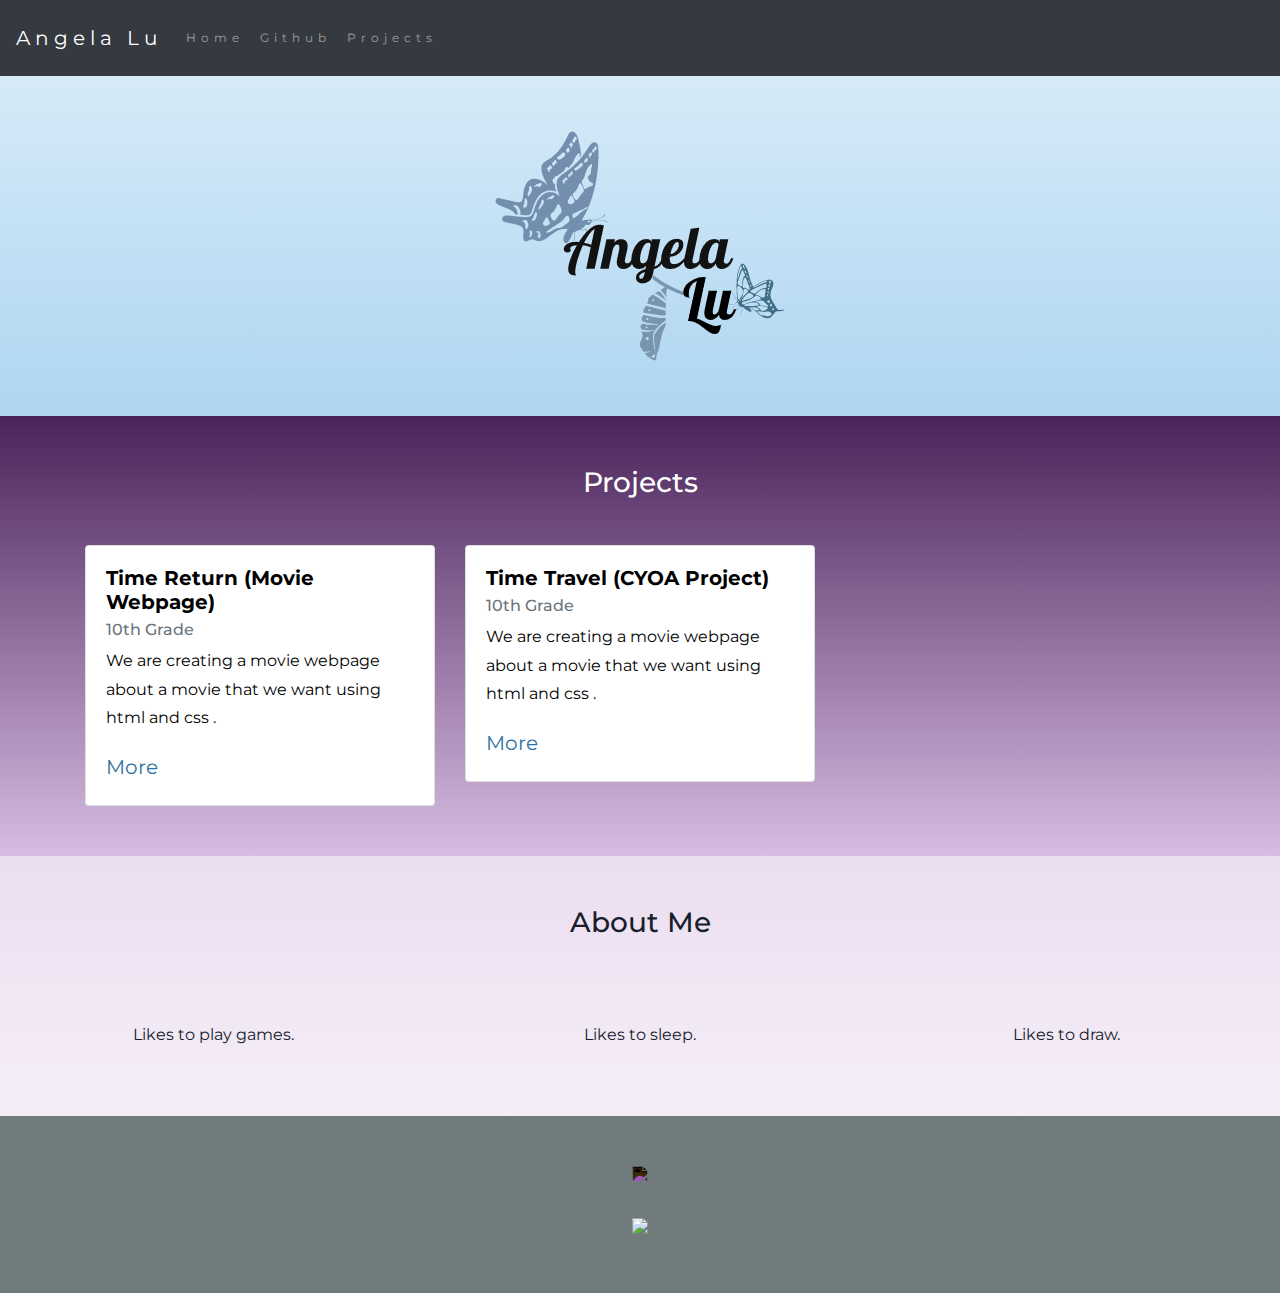
==== index.html @ 8885a714 "edit new changes" ====
<!DOCTYPE html>
<html lang="en">

<head>
    <title class="owner-name">#</title>
    <meta charset="utf-8">
    <meta name="viewport" content="width=device-width, initial-scale=1">
    <link rel="stylesheet" href="https://stackpath.bootstrapcdn.com/bootstrap/4.3.1/css/bootstrap.min.css">
    <link href="https://fonts.googleapis.com/css?family=Montserrat" rel="stylesheet">
    <link rel="stylesheet" href="style.css" type="text/css">
    <script src="https://code.jquery.com/jquery-3.3.1.slim.min.js"></script>
    <script src="https://cdnjs.cloudflare.com/ajax/libs/popper.js/1.14.7/umd/popper.min.js"></script>
    <script src="https://stackpath.bootstrapcdn.com/bootstrap/4.3.1/js/bootstrap.min.js"></script>

</head>

<body>

    <!-- Navbar -->

    <nav class="navbar navbar-expand-lg navbar-dark bg-dark">
        <a class="navbar-brand owner-name" href="#"></a>
        <button class="navbar-toggler" type="button" data-toggle="collapse" data-target="#navbarSupportedContent" aria-controls="navbarSupportedContent" aria-expanded="false" aria-label="Toggle navigation">
            <span class="navbar-toggler-icon"></span>
        </button>

        <div class="collapse navbar-collapse" id="navbarSupportedContent">
            <ul class="navbar-nav mr-auto">
                <li class="nav-item">
                    <a class="nav-link" href="index.html">Home</a>
                </li>
                <li class="nav-item">
                    <a class="nav-link" href="#" id="github" target="_blank">Github</a>
                </li>
                <li class="nav-item">
                    <a class="nav-link" href="#projects">Projects</a>
                </li>
            </ul>
        </div>
    </nav>

    <!-- First Container -->
    <div class="container-fluid bg-1 text-center">
        <!--<h1 class="margin">Name</h1>-->
        <img src="img/angelalu-logo.png" class="img-fluid" alt="Logo" id="logo">
    </div>

    <!-- Second Container -->
    <div class="container-fluid bg-2 text-center" id="projects">
        <h3 class="margin">Projects</h3> 
        <div class="container">
            <div class="row">

                <!-- movie webpage project-->
                <div class="col-sm-4">
                    <div class="card">
                        <div class="card-body">
                            <h5 class="card-title">Time Return (Movie Webpage) </h5>
                            <h6 class="card-subtitle mb-2 text-muted">10th Grade</h6>
                            <p class="card-text"> We are creating a movie webpage about a movie that we want using html and css .</p>
                            <a href="projects/time-return.html" class="card-link">More</a>
                        </div>
                    </div>
                </div>
                
                <!-- cyoa project-->
                <div class="col-sm-4">
                    <div class="card">
                        <div class="card-body">
                            <h5 class="card-title"> Time Travel (CYOA Project) </h5>
                            <h6 class="card-subtitle mb-2 text-muted">10th Grade</h6>
                            <p class="card-text"> We are creating a movie webpage about a movie that we want using html and css .</p>
                            <a href="projects/cyoa-project.html" class="card-link">More</a>
                        </div>
                    </div>
                </div>
                
            <!-- Seperate div -->
            </div>
        </div>
        </a>
    </div>

    <!-- Third Container (Grid) -->
    <div class="container-fluid bg-3 text-center">
        <h3 class="margin">About Me</h3><br>
        <div class="row">
            <div class="col-sm-4">
                <p>Likes to play games.</p>
            </div>
            <div class="col-sm-4">
                <p>Likes to sleep.</p>
            </div>
            <div class="col-sm-4">
                <p>Likes to draw.</p>
            </div>
        </div>
    </div>

    <!-- Footer -->
    <footer class="container-fluid bg-4 text-center">
        <a href="#" target="_blank" id="fork"><img src="img/fork.png"></a><br>
        <a href="https://hstatsep.github.io" target="_blank"><img src="https://hstatsep.github.io/img/hstatsep-logo-small.png" id="sep"></a>
    </footer>


    <script src="script.js"></script>
</body>

</html>
---- style.css ----
html, body {
    height: 100%;
}

body {
    font: 20px Montserrat, sans-serif;
    line-height: 1.8;
    color: #f5f6f7;
}

p {
    font-size: 16px;
}

a {
    color: #2e72a1;
}

#logo, .project-img {
    max-height: 300px;
}

#fork img{
    height: 25px;
    margin-bottom: 25px;
    filter: invert(1);
}

#sep {
    height: 75px;
}

.margin {
    margin-bottom: 45px;
}

.bg-1 {
    background-image: linear-gradient(#D6EAF8,#AED6F1); /* Light blue */
    color: #555555;
}

.bg-2 {
    background-image: linear-gradient(#4A235A, #D7BDE2 
); /* Purple */
    color: #ffffff;
}

.card {
    color: black;
    text-align: left;
}

.card-title {
    font-weight: 700;
}

.bg-3 {
    background-image: linear-gradient(#EBDEF0, #F5EEF8); /* Light purple */
    color: #17202A;
}

.bg-4 {
    background-color: #707B7C; /* Dark Gray */
    color: #fff;
}

.container-fluid {
    padding-top: 50px;
    padding-bottom: 50px;
}

.navbar {
    padding-top: 15px;
    padding-bottom: 15px;
    border: 0;
    border-radius: 0;
    margin-bottom: 0;
    font-size: 12px;
    letter-spacing: 5px;
}

.navbar-nav li a:hover {
    color: #2e72a1 !important;
}
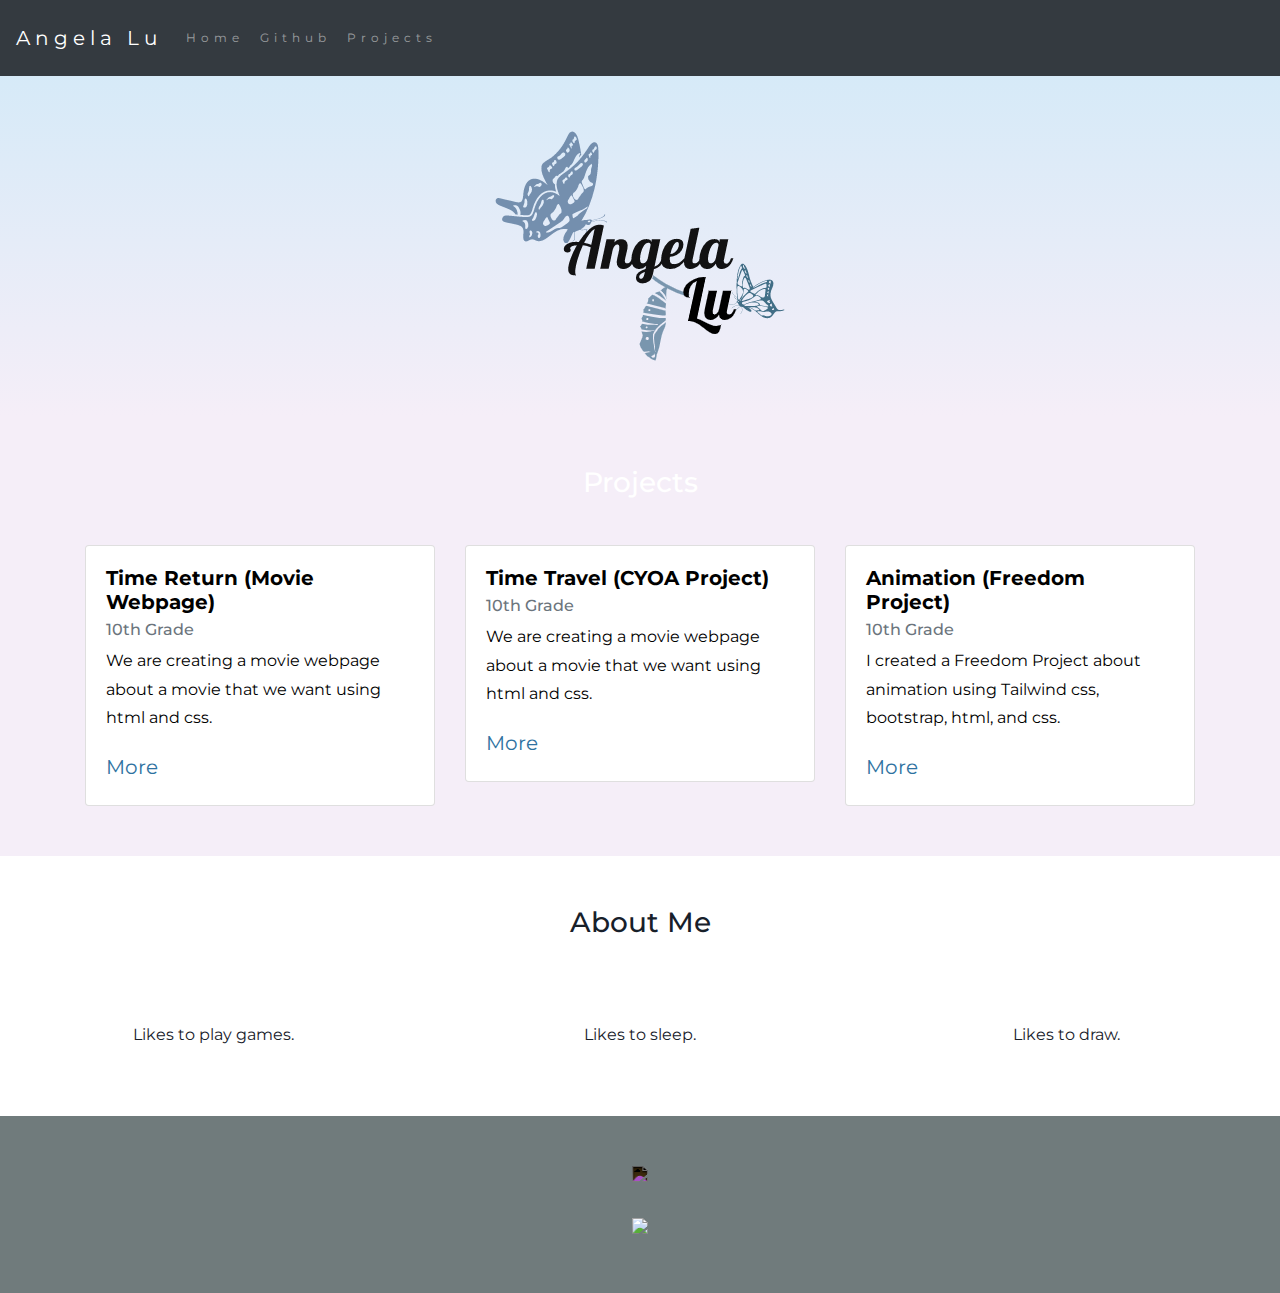
==== commit cd4a8b6f: "add pictures" ====
--- a/index.html
+++ b/index.html
@@ -57,7 +57,7 @@
                         <div class="card-body">
                             <h5 class="card-title">Time Return (Movie Webpage) </h5>
                             <h6 class="card-subtitle mb-2 text-muted">10th Grade</h6>
-                            <p class="card-text"> We are creating a movie webpage about a movie that we want using html and css .</p>
+                            <p class="card-text"> We are creating a movie webpage about a movie that we want using html and css.</p>
                             <a href="projects/time-return.html" class="card-link">More</a>
                         </div>
                     </div>
@@ -69,8 +69,20 @@
                         <div class="card-body">
                             <h5 class="card-title"> Time Travel (CYOA Project) </h5>
                             <h6 class="card-subtitle mb-2 text-muted">10th Grade</h6>
-                            <p class="card-text"> We are creating a movie webpage about a movie that we want using html and css .</p>
+                            <p class="card-text"> We are creating a movie webpage about a movie that we want using html and css.</p>
                             <a href="projects/cyoa-project.html" class="card-link">More</a>
+                        </div>
+                    </div>
+                </div>
+                
+                <!-- SEP10 Freedom Project -->
+                <div class="col-sm-4">
+                    <div class="card">
+                        <div class="card-body">
+                            <h5 class="card-title"> Animation (Freedom Project) </h5>
+                            <h6 class="card-subtitle mb-2 text-muted">10th Grade</h6>
+                            <p class="card-text"> I created a Freedom Project about animation using Tailwind css, bootstrap, html, and css.</p>
+                            <a href="projects/sep10-fp.html" class="card-link">More</a>
                         </div>
                     </div>
                 </div>
--- a/style.css
+++ b/style.css
@@ -35,12 +35,12 @@
 }
 
 .bg-1 {
-    background-image: linear-gradient(#D6EAF8,#AED6F1); /* Light blue */
+    background-image: linear-gradient(#D6EAF8,#F5EEF8); /* Light blue */
     color: #555555;
 }
 
 .bg-2 {
-    background-image: linear-gradient(#4A235A, #D7BDE2 
+    background-image: linear-gradient(#F5EEF8,#F5EEF8  
 ); /* Purple */
     color: #ffffff;
 }
@@ -55,7 +55,7 @@
 }
 
 .bg-3 {
-    background-image: linear-gradient(#EBDEF0, #F5EEF8); /* Light purple */
+    background-image: #F5EEF8; /* Light purple */
     color: #17202A;
 }
 
@@ -81,4 +81,8 @@
 
 .navbar-nav li a:hover {
     color: #2e72a1 !important;
+}
+
+.blue {
+    text-decoration: underline;
 }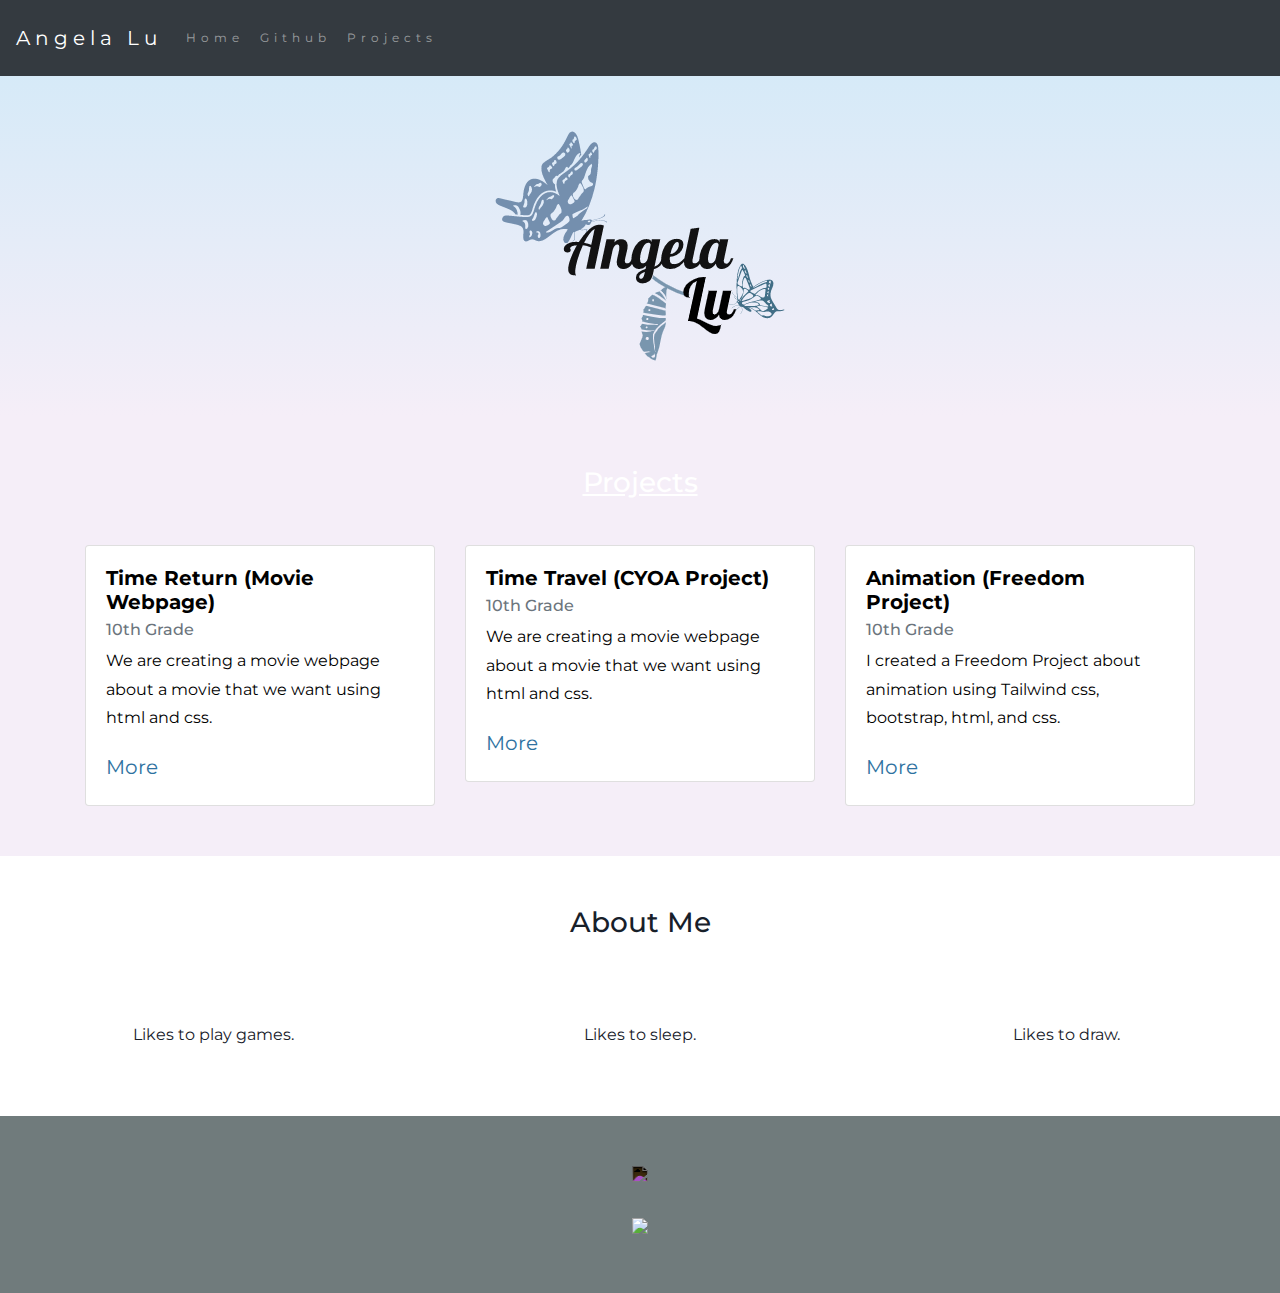
==== commit f8c32bb0: "update repo" ====
--- a/index.html
+++ b/index.html
@@ -47,7 +47,7 @@
 
     <!-- Second Container -->
     <div class="container-fluid bg-2 text-center" id="projects">
-        <h3 class="margin">Projects</h3> 
+        <h3 class="margin blue">Projects</h3>
         <div class="container">
             <div class="row">
 
@@ -62,7 +62,7 @@
                         </div>
                     </div>
                 </div>
-                
+
                 <!-- cyoa project-->
                 <div class="col-sm-4">
                     <div class="card">
@@ -74,7 +74,7 @@
                         </div>
                     </div>
                 </div>
-                
+
                 <!-- SEP10 Freedom Project -->
                 <div class="col-sm-4">
                     <div class="card">
@@ -86,7 +86,7 @@
                         </div>
                     </div>
                 </div>
-                
+
             <!-- Seperate div -->
             </div>
         </div>
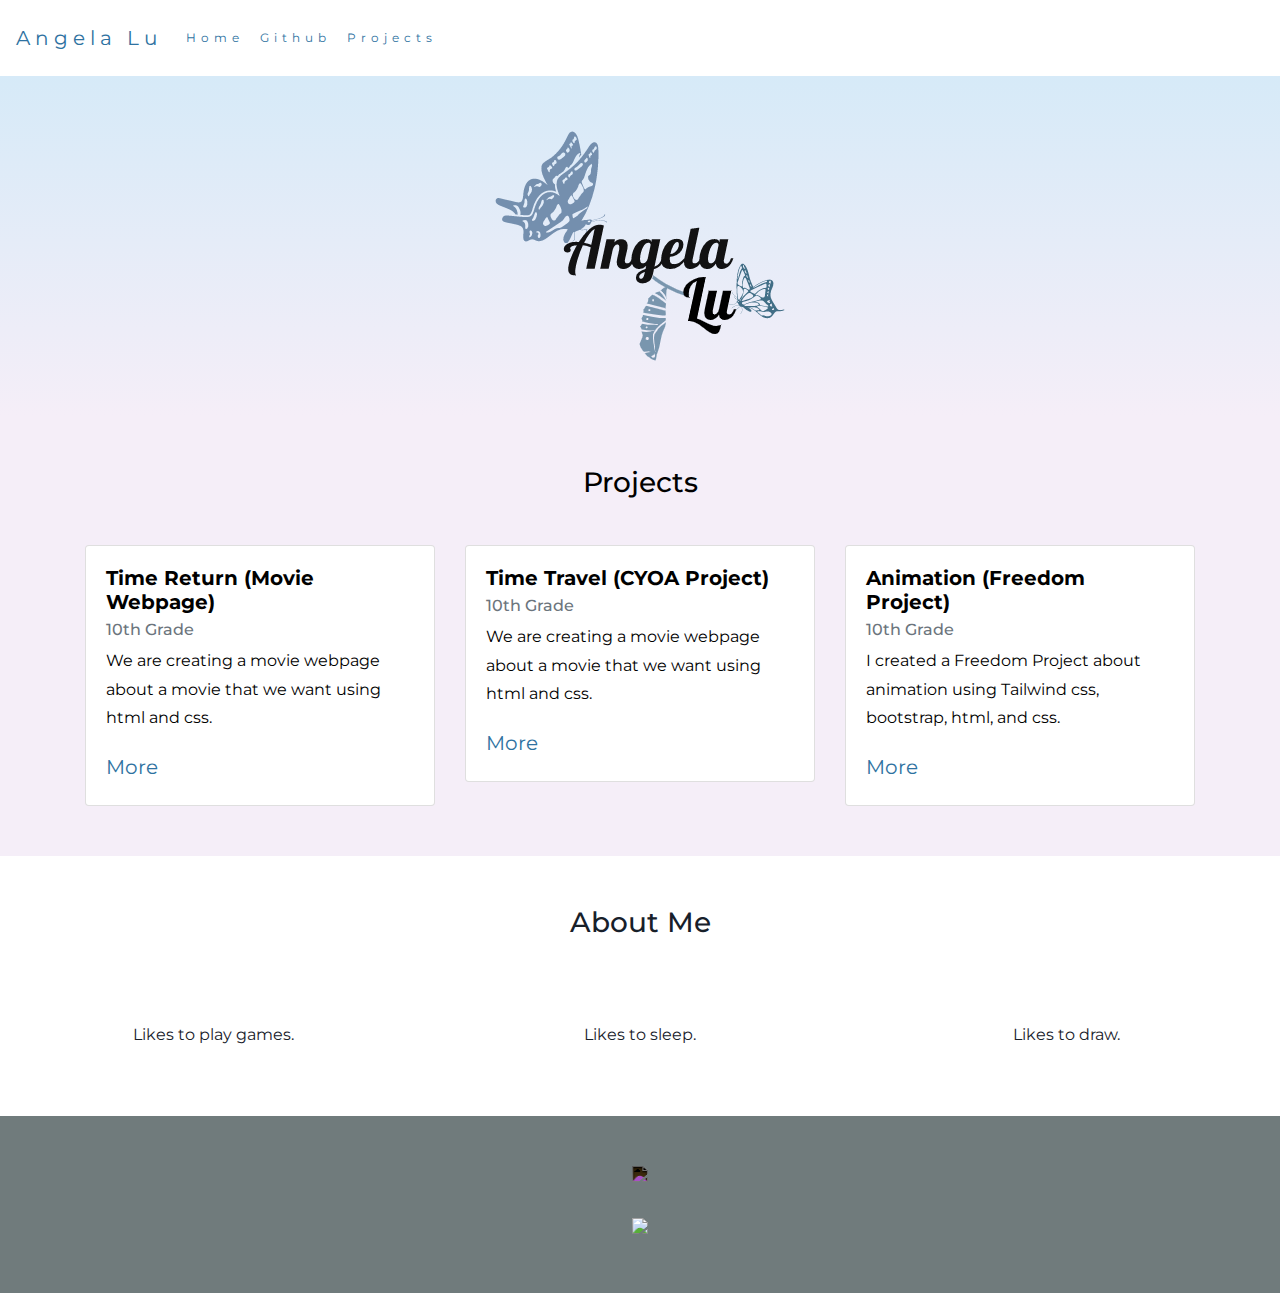
==== commit 271369c5: "update repo" ====
--- a/index.html
+++ b/index.html
@@ -18,7 +18,7 @@
 
     <!-- Navbar -->
 
-    <nav class="navbar navbar-expand-lg navbar-dark bg-dark">
+    <nav class="navbar navbar-expand-lg navbar-lightblue bg-lightblue">
         <a class="navbar-brand owner-name" href="#"></a>
         <button class="navbar-toggler" type="button" data-toggle="collapse" data-target="#navbarSupportedContent" aria-controls="navbarSupportedContent" aria-expanded="false" aria-label="Toggle navigation">
             <span class="navbar-toggler-icon"></span>
@@ -47,7 +47,7 @@
 
     <!-- Second Container -->
     <div class="container-fluid bg-2 text-center" id="projects">
-        <h3 class="margin blue">Projects</h3>
+        <h3 class="margin purple">Projects</h3>
         <div class="container">
             <div class="row">
 
--- a/style.css
+++ b/style.css
@@ -40,7 +40,7 @@
 }
 
 .bg-2 {
-    background-image: linear-gradient(#F5EEF8,#F5EEF8  
+    background-image: linear-gradient(#F5EEF8,#F5EEF8
 ); /* Purple */
     color: #ffffff;
 }
@@ -85,4 +85,8 @@
 
 .blue {
     text-decoration: underline;
+}
+
+.purple {
+    color:black;
 }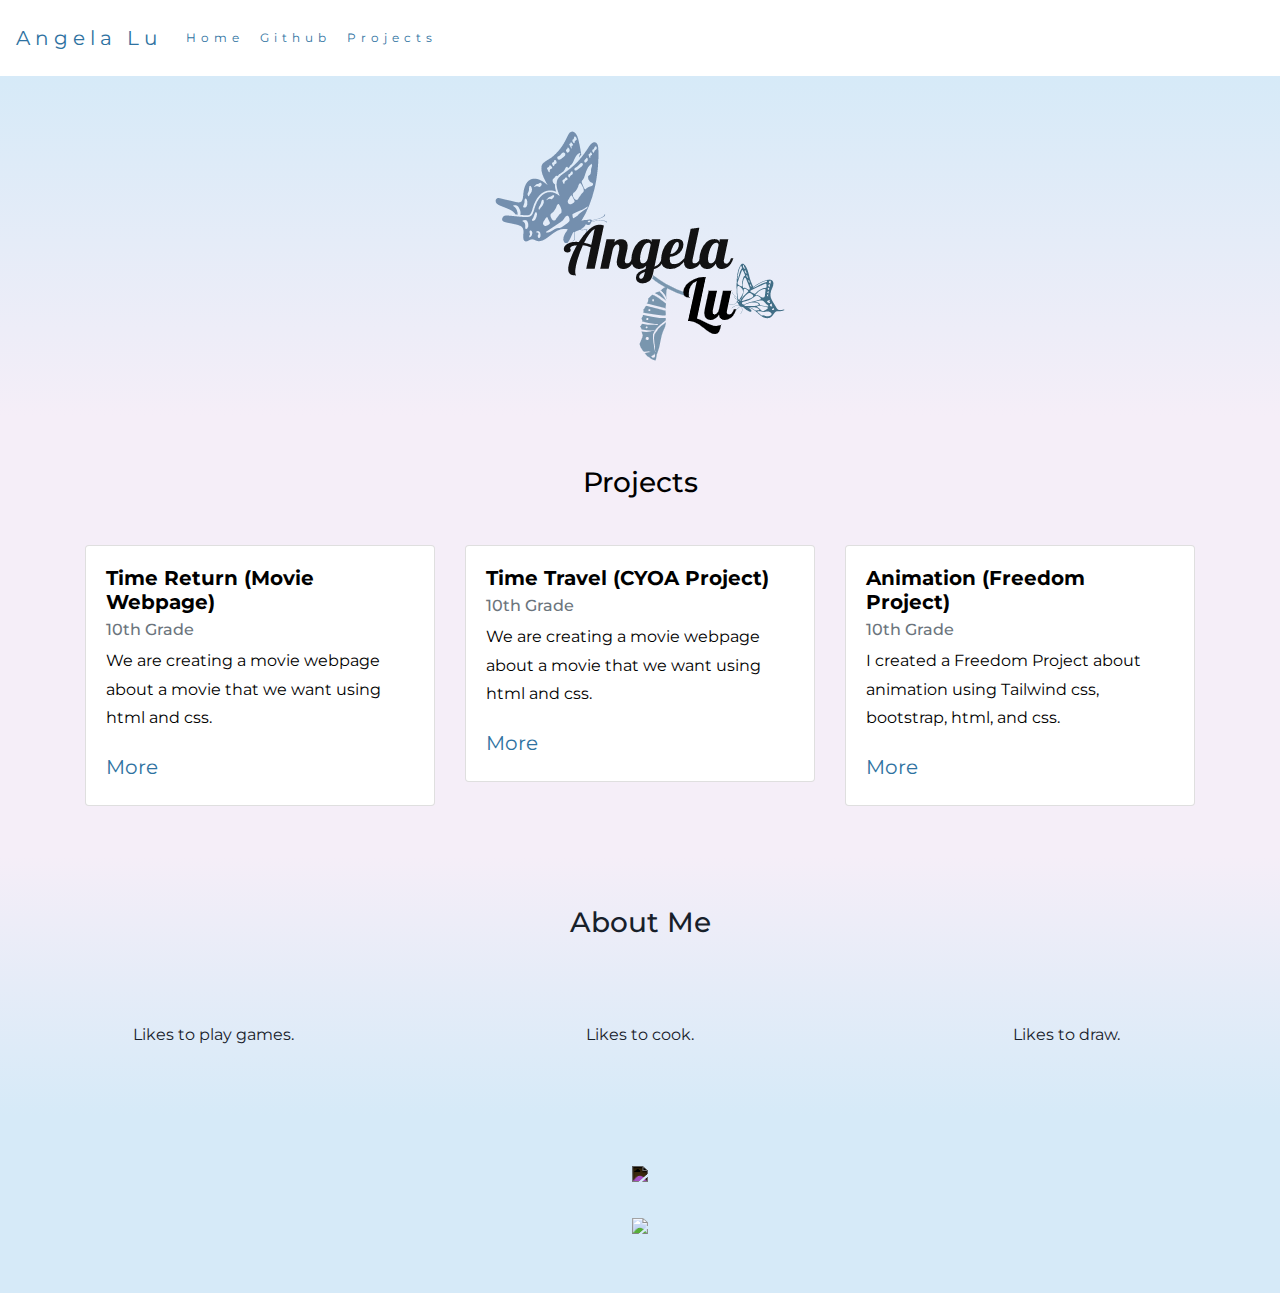
==== commit b4badf39: "update repo" ====
--- a/index.html
+++ b/index.html
@@ -101,7 +101,7 @@
                 <p>Likes to play games.</p>
             </div>
             <div class="col-sm-4">
-                <p>Likes to sleep.</p>
+                <p>Likes to cook.</p>
             </div>
             <div class="col-sm-4">
                 <p>Likes to draw.</p>
--- a/style.css
+++ b/style.css
@@ -55,12 +55,12 @@
 }
 
 .bg-3 {
-    background-image: #F5EEF8; /* Light purple */
+    background-image: linear-gradient(#F5EEF8,#D6EAF8) ; /* Light purple */
     color: #17202A;
 }
 
 .bg-4 {
-    background-color: #707B7C; /* Dark Gray */
+    background-color: #D6EAF8; /* Dark Gray */
     color: #fff;
 }
 
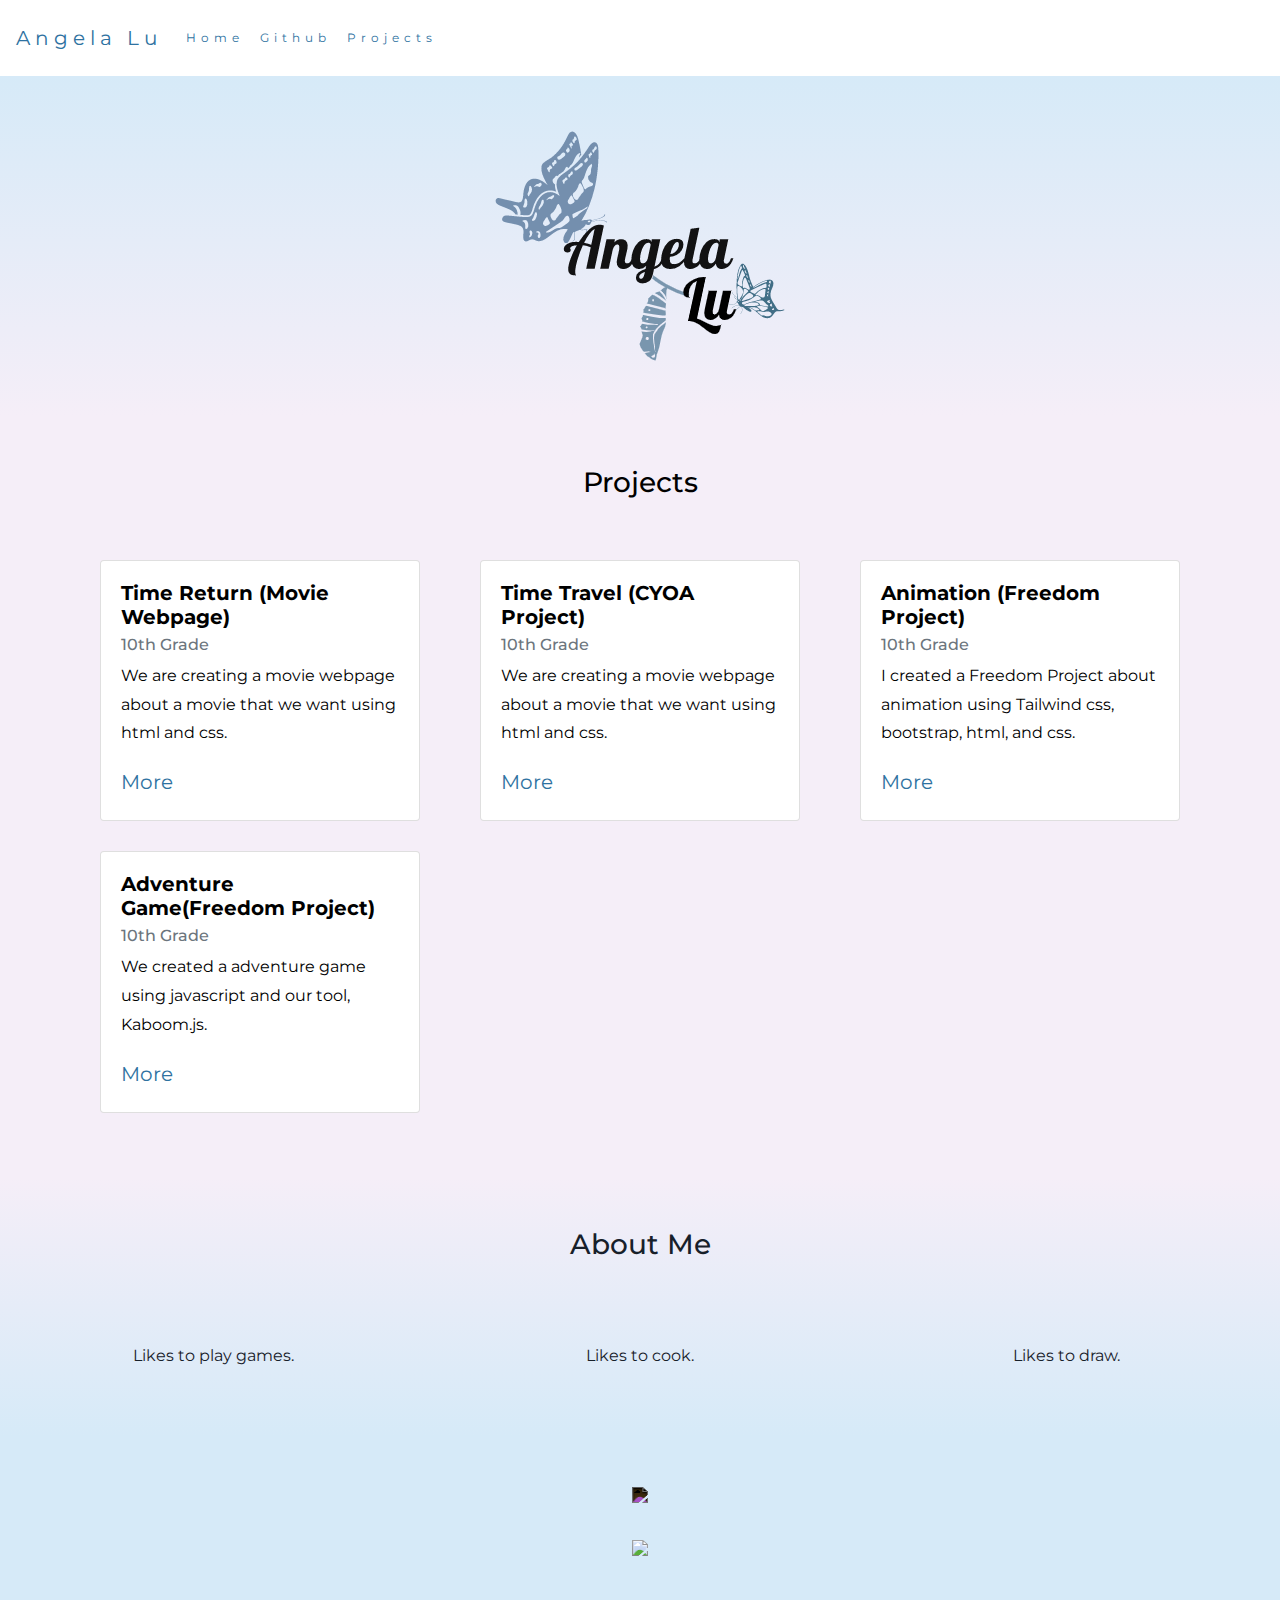
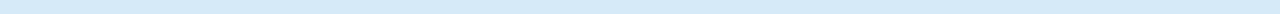
==== commit 0948f277: "update repo" ====
--- a/index.html
+++ b/index.html
@@ -87,6 +87,17 @@
                     </div>
                 </div>
 
+                <!-- SEP11 Freedom Project -->
+                <div class="col-sm-4">
+                    <div class="card">
+                        <div class="card-body">
+                            <h5 class="card-title"> Adventure Game(Freedom Project) </h5>
+                            <h6 class="card-subtitle mb-2 text-muted">10th Grade</h6>
+                            <p class="card-text"> We created a adventure game using javascript and our tool, Kaboom.js.</p>
+                            <a href="projects/adventure-game.html" class="card-link">More</a>
+                        </div>
+                    </div>
+                </div>
             <!-- Seperate div -->
             </div>
         </div>
--- a/style.css
+++ b/style.css
@@ -48,6 +48,7 @@
 .card {
     color: black;
     text-align: left;
+    margin: 15px;
 }
 
 .card-title {
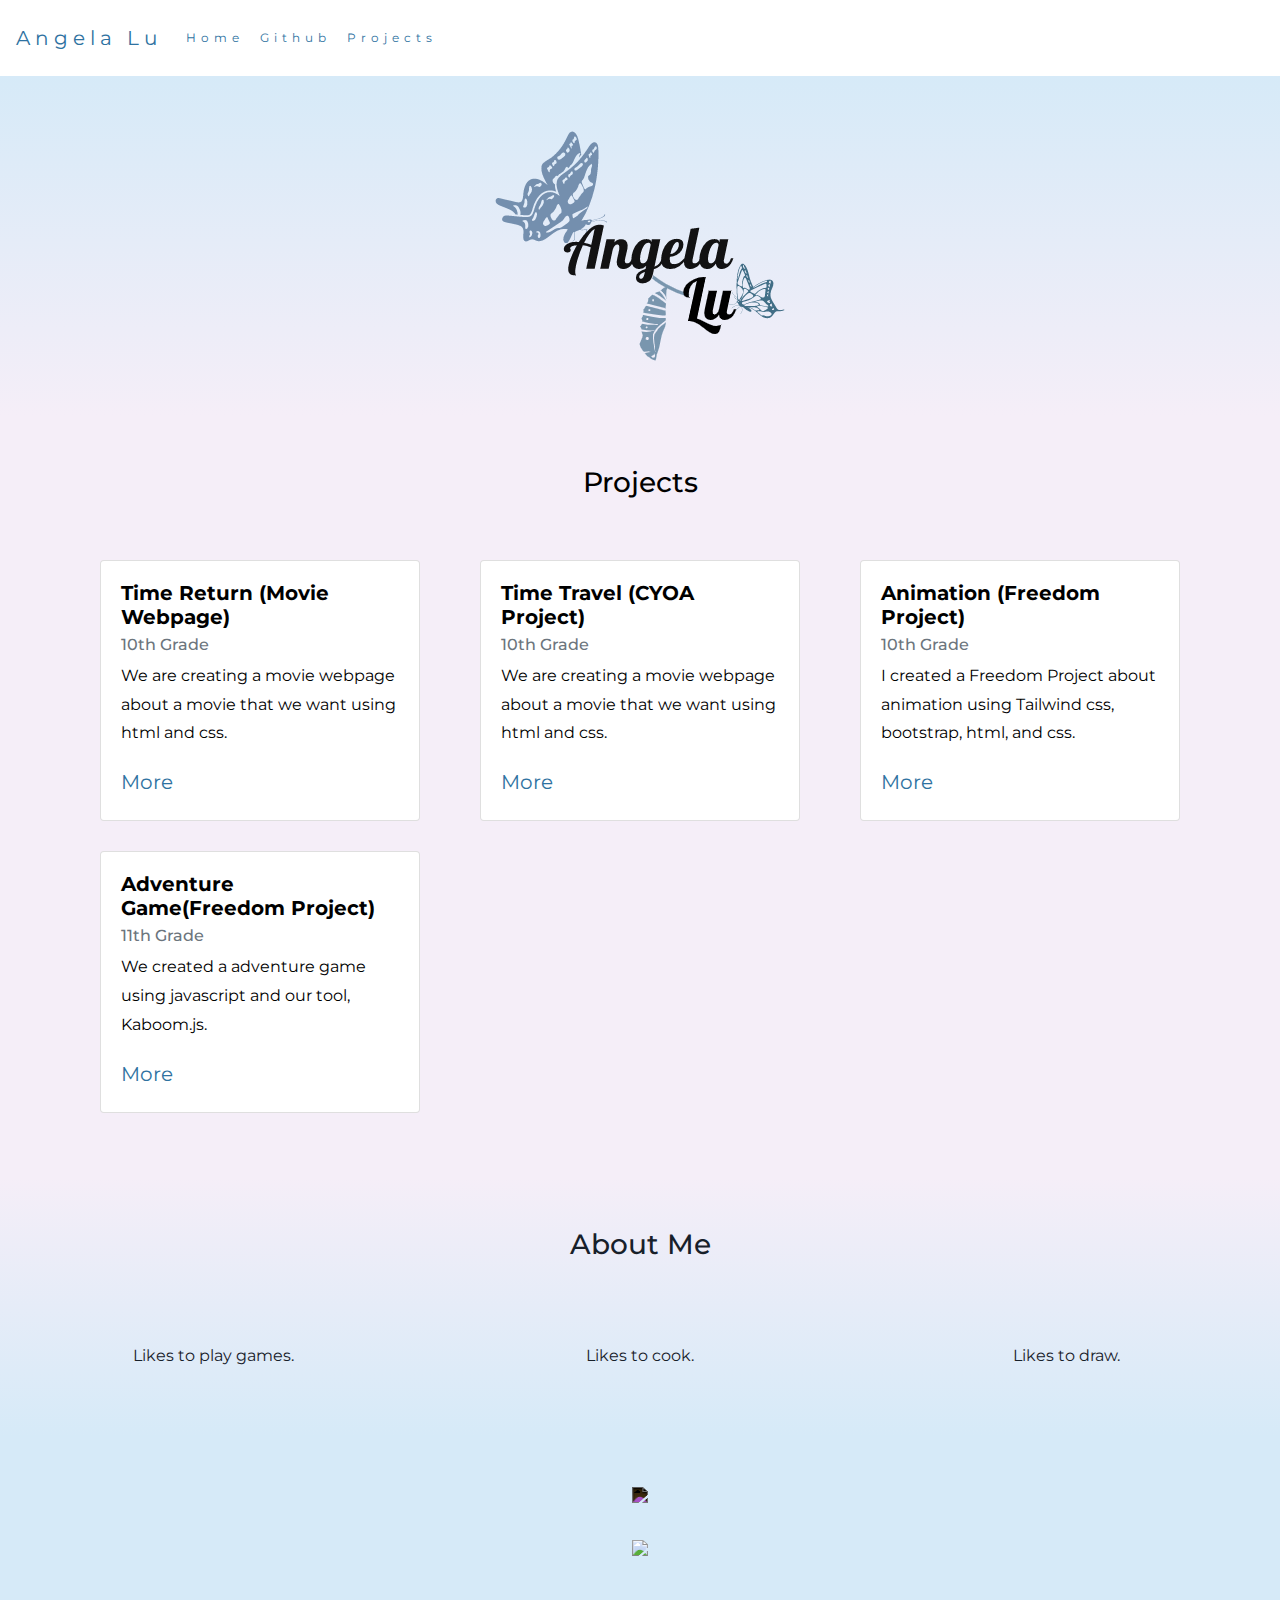
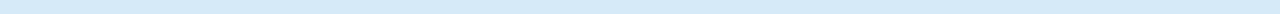
==== commit 049d5a30: "update repo" ====
--- a/index.html
+++ b/index.html
@@ -92,7 +92,7 @@
                     <div class="card">
                         <div class="card-body">
                             <h5 class="card-title"> Adventure Game(Freedom Project) </h5>
-                            <h6 class="card-subtitle mb-2 text-muted">10th Grade</h6>
+                            <h6 class="card-subtitle mb-2 text-muted">11th Grade</h6>
                             <p class="card-text"> We created a adventure game using javascript and our tool, Kaboom.js.</p>
                             <a href="projects/adventure-game.html" class="card-link">More</a>
                         </div>
--- a/style.css
+++ b/style.css
@@ -90,4 +90,4 @@
 
 .purple {
     color:black;
-}+}
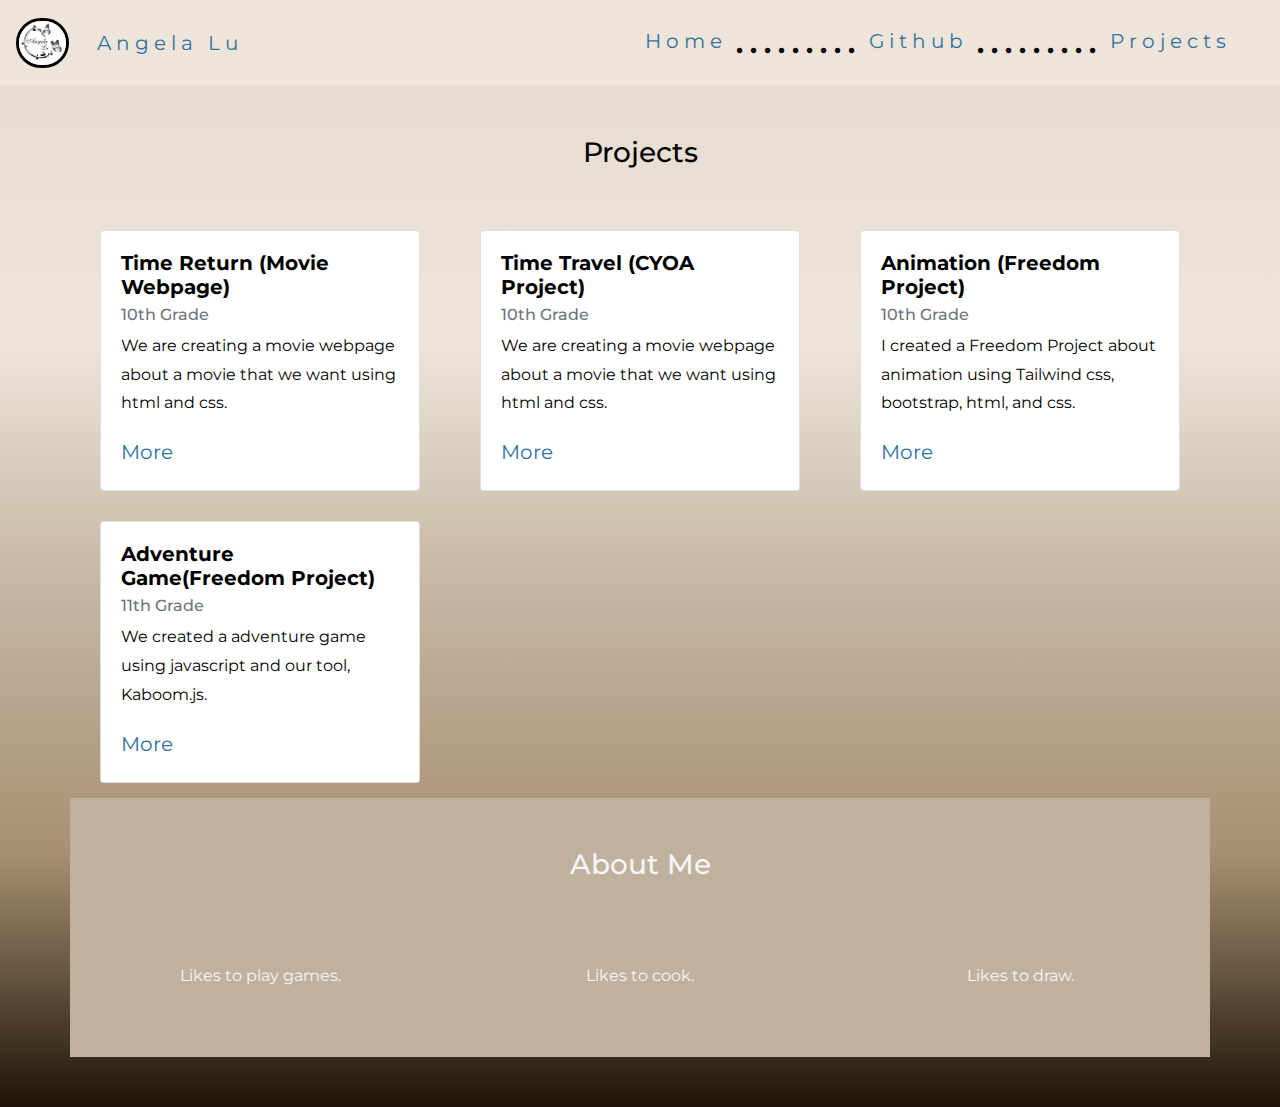
==== commit 1e7c8dfd: "update repo" ====
--- a/index.html
+++ b/index.html
@@ -18,20 +18,27 @@
 
     <!-- Navbar -->
 
-    <nav class="navbar navbar-expand-lg navbar-lightblue bg-lightblue">
+    <nav class=" ice navbar navbar-expand-lg bg-lightbrown">
+        <img src="img/angelalu1.png" class="img-fluid rainbow" alt="Logo" id="logo"> <h1 class="ice2">..</h1>
         <a class="navbar-brand owner-name" href="#"></a>
         <button class="navbar-toggler" type="button" data-toggle="collapse" data-target="#navbarSupportedContent" aria-controls="navbarSupportedContent" aria-expanded="false" aria-label="Toggle navigation">
             <span class="navbar-toggler-icon"></span>
         </button>
 
+        <h1 class = "ice2">...........................</h1>
+
         <div class="collapse navbar-collapse" id="navbarSupportedContent">
             <ul class="navbar-nav mr-auto">
                 <li class="nav-item">
+
                     <a class="nav-link" href="index.html">Home</a>
+
                 </li>
+                <h1> ......... </h1>
                 <li class="nav-item">
                     <a class="nav-link" href="#" id="github" target="_blank">Github</a>
                 </li>
+                <h1> ......... </h1>
                 <li class="nav-item">
                     <a class="nav-link" href="#projects">Projects</a>
                 </li>
@@ -39,19 +46,14 @@
         </div>
     </nav>
 
-    <!-- First Container -->
-    <div class="container-fluid bg-1 text-center">
-        <!--<h1 class="margin">Name</h1>-->
-        <img src="img/angelalu-logo.png" class="img-fluid" alt="Logo" id="logo">
-    </div>
 
-    <!-- Second Container -->
-    <div class="container-fluid bg-2 text-center" id="projects">
+    <!-- Second Container-->
+     <div class="container-fluid bg-1 text-center" id="projects">
         <h3 class="margin purple">Projects</h3>
         <div class="container">
             <div class="row">
 
-                <!-- movie webpage project-->
+               <!-- movie webpage project-->
                 <div class="col-sm-4">
                     <div class="card">
                         <div class="card-body">
@@ -64,7 +66,7 @@
                 </div>
 
                 <!-- cyoa project-->
-                <div class="col-sm-4">
+                 <div class="col-sm-4">
                     <div class="card">
                         <div class="card-body">
                             <h5 class="card-title"> Time Travel (CYOA Project) </h5>
@@ -99,13 +101,13 @@
                     </div>
                 </div>
             <!-- Seperate div -->
-            </div>
+            <!-- </div>
         </div>
         </a>
-    </div>
+    </div> -->
 
     <!-- Third Container (Grid) -->
-    <div class="container-fluid bg-3 text-center">
+     <div class="container-fluid bg-2 text-center">
         <h3 class="margin">About Me</h3><br>
         <div class="row">
             <div class="col-sm-4">
@@ -121,10 +123,10 @@
     </div>
 
     <!-- Footer -->
-    <footer class="container-fluid bg-4 text-center">
+    <!-- <footer class="container-fluid bg-4 text-center">
         <a href="#" target="_blank" id="fork"><img src="img/fork.png"></a><br>
         <a href="https://hstatsep.github.io" target="_blank"><img src="https://hstatsep.github.io/img/hstatsep-logo-small.png" id="sep"></a>
-    </footer>
+    </footer> -->
 
 
     <script src="script.js"></script>
--- a/style.css
+++ b/style.css
@@ -17,7 +17,7 @@
 }
 
 #logo, .project-img {
-    max-height: 300px;
+    max-height: 50px;
 }
 
 #fork img{
@@ -35,14 +35,13 @@
 }
 
 .bg-1 {
-    background-image: linear-gradient(#D6EAF8,#F5EEF8); /* Light blue */
-    color: #555555;
+    background-image: linear-gradient(#E7DCD0,#EEE4D9, #C4B4A0, #A99072, #1E1407); /* Light blue */
+    /* color: #555555; */
 }
 
 .bg-2 {
-    background-image: linear-gradient(#F5EEF8,#F5EEF8
-); /* Purple */
-    color: #ffffff;
+    background-image: linear-gradient(#C0B19F, #C0B19F); /* Purple */
+    /* color: #ffffff; */
 }
 
 .card {
@@ -62,7 +61,7 @@
 
 .bg-4 {
     background-color: #D6EAF8; /* Dark Gray */
-    color: #fff;
+    /* color: #fff; */
 }
 
 .container-fluid {
@@ -76,7 +75,7 @@
     border: 0;
     border-radius: 0;
     margin-bottom: 0;
-    font-size: 12px;
+    font-size: 20px;
     letter-spacing: 5px;
 }
 
@@ -91,3 +90,40 @@
 .purple {
     color:black;
 }
+.rainbow {
+    border: solid ;
+  border-radius: 145px;
+}
+
+div.gallery {
+    margin: 5px;
+    border: 1px solid #ccc;
+    float: left;
+    width: 180px;
+  }
+
+  div.gallery:hover {
+    border: 1px solid #777;
+  }
+
+  div.gallery img {
+    width: 100%;
+    height: auto;
+  }
+
+  div.desc {
+    padding: 15px;
+    text-align: center;
+  }
+
+  .ice{
+    color: #000000 !important;
+  }
+  .ice2{
+    color: #EEE4D9;
+  }
+
+  .bg-lightbrown{
+    background-color: #EEE4D9 !important;
+  }
+  